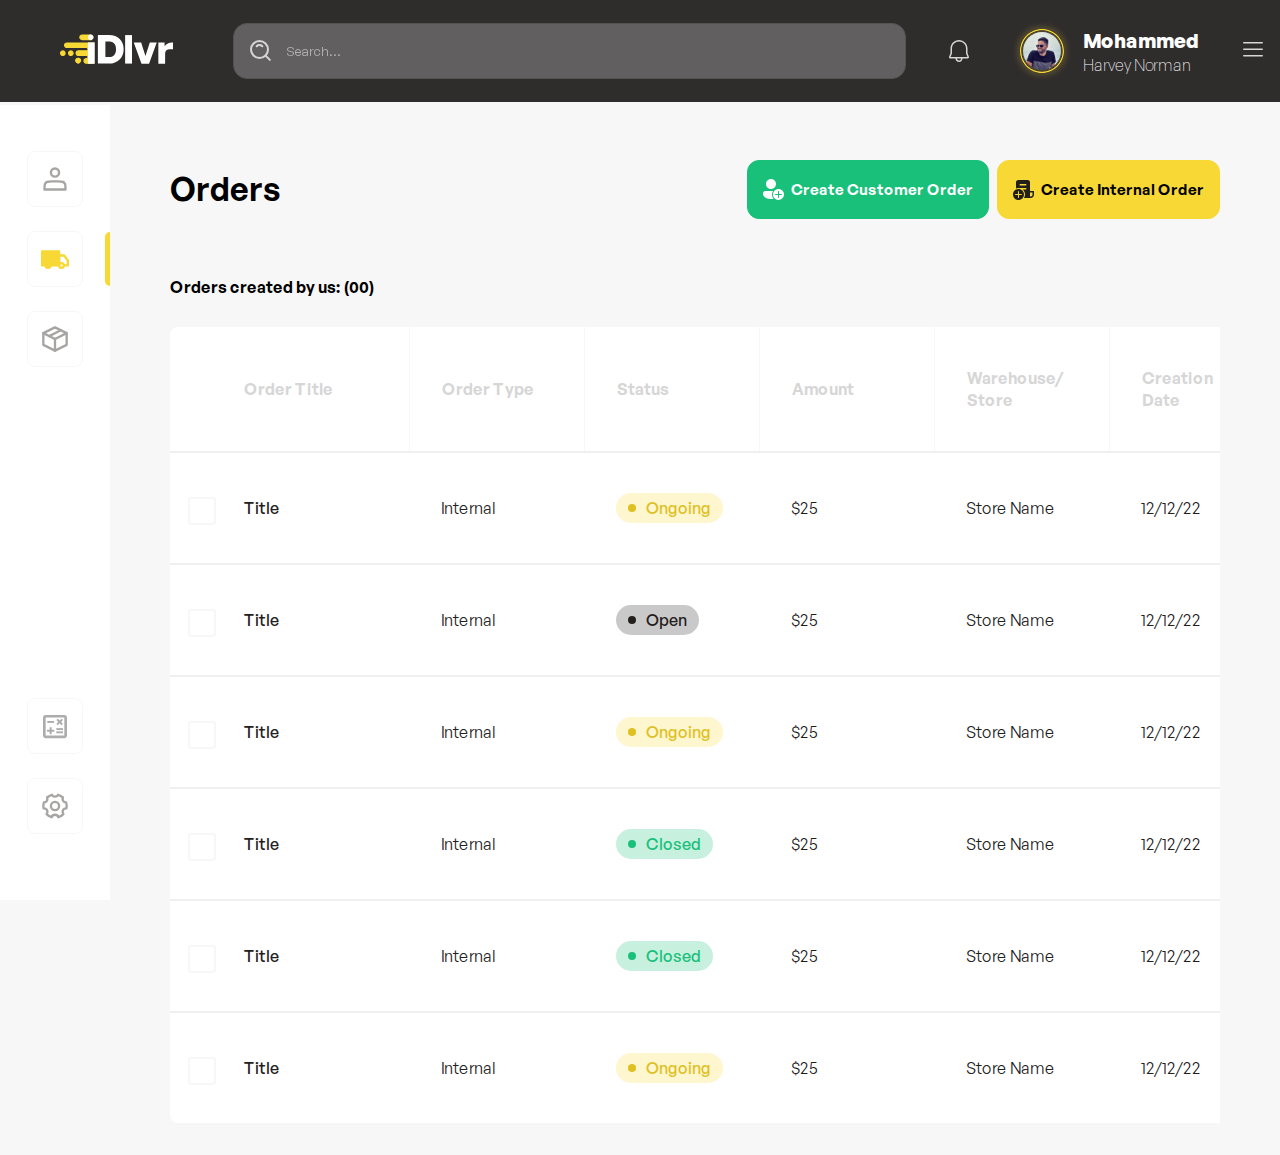
==== index.html @ 07341e09 "first commit" ====
<!DOCTYPE html>
<html lang="en">

<head>
    <meta charset="UTF-8">
    <meta name="viewport" content="width=device-width, initial-scale=1.0">
    <title>iDlvr</title>
    <link rel="stylesheet" href="./assets/css/style.css">
    <link rel="shortcut icon" href="./assets/images/idlvr_logo.svg" type="image/x-icon">
    <link rel="stylesheet" href="./assets/fonts/font.css">
    <link href="https://cdnjs.cloudflare.com/ajax/libs/font-awesome/4.7.0/css/font-awesome.css" rel="stylesheet" />

</head>

<body>

    <!-- header start -->

    <header>
        <div class="header_inner">
            <div class="header_left">
                <div class="logo">
                    <img src="./assets/images/idlvr_logo.svg" alt="">
                </div>
                <div class="search_bar">
                    <input type="text" name="" id="" placeholder="Search...">
                    <img src="./assets/images/search_icon.svg" alt="">
                </div>
            </div>
            <div class="header_right">
                <a href="#" class="notify" style="display: flex;">
                    <img src="./assets/images/notification.svg" alt="">
                </a>
                <div class="profile_outer">
                    <div class="imgb">
                        <img src="./assets/images/yellow_border.svg" alt="">
                        <img src="./assets/images/dummy_user.svg" alt="">
                    </div>
                    <div>
                        <b>Mohammed</b>
                        <span>Harvey Norman</span>
                    </div>
                </div>
                <div class="toggle_nav">
                    <img src="./assets/images/toggle_outer.svg" alt="">
                </div>
            </div>
        </div>
    </header>
    <!-- header ends-->
    <!-- sidebar start-->

    <!-- sidebar ends-->
    <div class="side_bar_outer">
        <div class="side_top">
            <ul>
                <li>
                    <a href="#">

                        <svg width="28" height="28" viewBox="0 0 28 28" fill="none" xmlns="http://www.w3.org/2000/svg">
                            <g opacity="0.4">
                                <path
                                    d="M14.0001 11.6667C16.2552 11.6667 18.0834 9.8385 18.0834 7.58333C18.0834 5.32817 16.2552 3.5 14.0001 3.5C11.7449 3.5 9.91675 5.32817 9.91675 7.58333C9.91675 9.8385 11.7449 11.6667 14.0001 11.6667Z"
                                    stroke="#23201C" stroke-width="2.33333" stroke-linecap="round"
                                    stroke-linejoin="round" />
                                <path
                                    d="M3.5 23.7997V24.4997H24.5V23.7997C24.5 21.1861 24.5 19.8793 23.9914 18.8811C23.544 18.003 22.83 17.2891 21.952 16.8416C20.9537 16.333 19.6469 16.333 17.0333 16.333H10.9667C8.35309 16.333 7.0463 16.333 6.04804 16.8416C5.16995 17.2891 4.45605 18.003 4.00864 18.8811C3.5 19.8793 3.5 21.1861 3.5 23.7997Z"
                                    stroke="#23201C" stroke-width="2.33333" stroke-linecap="round"
                                    stroke-linejoin="round" />
                            </g>
                        </svg>

                    </a>
                </li>
                <li class="active">
                    <a href="#">
                        <svg width="28" height="28" viewBox="0 0 28 28" fill="none" xmlns="http://www.w3.org/2000/svg">
                            <path
                                d="M20.4154 22.7497C21.704 22.7497 22.7487 21.705 22.7487 20.4163C22.7487 19.1277 21.704 18.083 20.4154 18.083C19.1267 18.083 18.082 19.1277 18.082 20.4163C18.082 21.705 19.1267 22.7497 20.4154 22.7497Z"
                                stroke="#F8D834" stroke-width="2.33333" stroke-linejoin="round" />
                            <path fill-rule="evenodd" clip-rule="evenodd"
                                d="M4.66797 20.417H1.16797V6.41699H18.0846V20.417H9.33464" fill="#F8D834" />
                            <path d="M4.66797 20.417H1.16797V6.41699H18.0846V20.417H9.33464" stroke="#F8D834"
                                stroke-width="2.33333" stroke-linecap="round" stroke-linejoin="round" />
                            <path d="M18.082 20.4167V10.5H23.082L26.832 15.4583V20.4167H23.2219" stroke="#F8D834"
                                stroke-width="2.33333" stroke-linecap="round" stroke-linejoin="round" />
                            <path
                                d="M7.0013 22.7497C8.28997 22.7497 9.33464 21.705 9.33464 20.4163C9.33464 19.1277 8.28997 18.083 7.0013 18.083C5.71264 18.083 4.66797 19.1277 4.66797 20.4163C4.66797 21.705 5.71264 22.7497 7.0013 22.7497Z"
                                fill="#F8D834" stroke="#F8D834" stroke-width="2.33333" stroke-linejoin="round" />
                        </svg>

                    </a>
                </li>
                <li>
                    <a href="#">
                        <svg width="28" height="28" viewBox="0 0 28 28" fill="none" xmlns="http://www.w3.org/2000/svg">
                            <g opacity="0.4">
                                <path
                                    d="M25.6666 8.16634L13.9999 2.33301L2.33325 8.16634V19.833L13.9999 25.6663L25.6666 19.833V8.16634Z"
                                    stroke="#23201C" stroke-width="2.33333" stroke-linejoin="round" />
                                <path d="M2.33325 8.16699L13.9999 14.0003" stroke="#23201C" stroke-width="2.33333"
                                    stroke-linecap="round" stroke-linejoin="round" />
                                <path d="M14 25.6667V14" stroke="#23201C" stroke-width="2.33333" stroke-linecap="round"
                                    stroke-linejoin="round" />
                                <path d="M25.6667 8.16699L14 14.0003" stroke="#23201C" stroke-width="2.33333"
                                    stroke-linecap="round" stroke-linejoin="round" />
                                <path d="M19.8334 5.25L8.16675 11.0833" stroke="#23201C" stroke-width="2.33333"
                                    stroke-linecap="round" stroke-linejoin="round" />
                            </g>
                        </svg>

                    </a>
                </li>
            </ul>
        </div>
        <div class="side_bottom">
            <ul>
                <li>
                    <a href="#" class="calc">
                        <svg width="32" height="31" viewBox="0 0 32 31" fill="none" xmlns="http://www.w3.org/2000/svg">
                            <g opacity="0.4" clip-path="url(#clip0_428_26561)">
                                <path
                                    d="M25.3333 3.875H6.66667C5.2 3.875 4 5.0375 4 6.45833V24.5417C4 25.9625 5.2 27.125 6.66667 27.125H25.3333C26.8 27.125 28 25.9625 28 24.5417V6.45833C28 5.0375 26.8 3.875 25.3333 3.875ZM25.3333 24.5417H6.66667V6.45833H25.3333V24.5417Z"
                                    fill="#323232" />
                                <path d="M14.9999 9.97168H8.33325V11.9092H14.9999V9.97168Z" fill="#323232" />
                                <path d="M23.9999 20.3438H17.3333V22.2812H23.9999V20.3438Z" fill="#323232" />
                                <path d="M23.9999 17.1143H17.3333V19.0518H23.9999V17.1143Z" fill="#323232" />
                                <path
                                    d="M10.6667 23.2497H12.6667V20.6663H15.3333V18.7288H12.6667V16.1455H10.6667V18.7288H8V20.6663H10.6667V23.2497Z"
                                    fill="#323232" />
                                <path
                                    d="M18.7856 14.1438L20.6656 12.3225L22.5456 14.1438L23.959 12.7746L22.079 10.9404L23.959 9.11917L22.5456 7.75L20.6656 9.57125L18.7856 7.75L17.3723 9.11917L19.2523 10.9404L17.3723 12.7746L18.7856 14.1438Z"
                                    fill="#323232" />
                            </g>
                            <defs>
                                <clipPath id="clip0_428_26561">
                                    <rect width="32" height="31" fill="white" />
                                </clipPath>
                            </defs>
                        </svg>

                    </a>
                </li>
                <li>
                    <a href="#">
                        <svg width="28" height="28" viewBox="0 0 28 28" fill="none" xmlns="http://www.w3.org/2000/svg">
                            <g opacity="0.4">
                                <path
                                    d="M10.6655 25.183C8.71068 24.601 6.97065 23.5205 5.59284 22.0888C6.10682 21.4796 6.41659 20.6926 6.41659 19.8331C6.41659 17.9001 4.84958 16.3331 2.91659 16.3331C2.79966 16.3331 2.68406 16.3389 2.57008 16.3501C2.4148 15.5909 2.33325 14.8049 2.33325 13.9998C2.33325 12.7803 2.52037 11.6044 2.86746 10.4995C2.88381 10.4997 2.90018 10.4998 2.91659 10.4998C4.84958 10.4998 6.41659 8.93279 6.41659 6.99979C6.41659 6.44487 6.28745 5.92012 6.05758 5.45394C7.40682 4.19942 9.05356 3.26056 10.8803 2.75488C11.4591 3.88949 12.6388 4.66646 13.9999 4.66646C15.361 4.66646 16.5407 3.88949 17.1196 2.75488C18.9463 3.26056 20.593 4.19942 21.9423 5.45394C21.7124 5.92012 21.5833 6.44487 21.5833 6.99979C21.5833 8.93279 23.1503 10.4998 25.0833 10.4998C25.0997 10.4998 25.116 10.4997 25.1324 10.4995C25.4795 11.6044 25.6666 12.7803 25.6666 13.9998C25.6666 14.8049 25.585 15.5909 25.4298 16.3501C25.3158 16.3389 25.2002 16.3331 25.0833 16.3331C23.1503 16.3331 21.5833 17.9001 21.5833 19.8331C21.5833 20.6926 21.893 21.4796 22.407 22.0888C21.0292 23.5205 19.2892 24.601 17.3344 25.183C16.8832 23.7717 15.5609 22.7498 13.9999 22.7498C12.4389 22.7498 11.1166 23.7717 10.6655 25.183Z"
                                    stroke="#23201C" stroke-width="2.33333" stroke-linejoin="round" />
                                <path
                                    d="M14.0001 18.0837C16.2552 18.0837 18.0834 16.2555 18.0834 14.0003C18.0834 11.7452 16.2552 9.91699 14.0001 9.91699C11.7449 9.91699 9.91675 11.7452 9.91675 14.0003C9.91675 16.2555 11.7449 18.0837 14.0001 18.0837Z"
                                    stroke="#23201C" stroke-width="2.33333" stroke-linejoin="round" />
                            </g>
                        </svg>

                    </a>
                </li>
            </ul>
        </div>
    </div>
    <!-- section start -->
    <main>
        <section class="orders_sec">
            <div class="sec_header">
                <h1>Orders</h1>
                <div class="btns">
                    <a href="#">
                        <img src="./assets/images/create_customer_icon.svg" alt="">
                        Create Customer Order
                    </a>
                    <a href="#">
                        <img src="./assets/images/create_order_icon.svg" alt="">
                        Create Internal Order
                    </a>

                </div>

            </div>

            <div class="order_number_outer">
            <span class="order_number">
                Orders created by us: (00)
            </span>
            <div class="toggle_sidebar">
                <img src="./assets/images/toggle_btn.svg" alt="">
            </div>
        </div>
            <!-- table start -->

            <div class="table-container">
            <table>
                <thead>
                    <tr>
                        <td></td>
                        <td>Order Title</td>
                        <td>Order Type</td>
                        <td>Status</td>
                        <td>Amount</td>
                        <td>Warehouse/ Store</td>
                        <td>Creation Date</td>
                    </tr>
                </thead>
                <tbody>
                    <tr>
                        <td class="checkbox">
                            <input type="checkbox" name="" id="">
                        </td>
                        <td>
                            
                            <b>Title</b>
                        </td>
                        <td>
                            Internal
                        </td>
                        <td>
                            <div class="status ongoing">
                                Ongoing
                            </div>
                        </td>
                        <td>
                            $25
                        </td>
                        <td>
                            Store Name
                        </td>
                        <td>

                            <div class="toggle_outer">
                            12/12/22
                            <div class="toggle_btn">
                                <span></span>
                                <span></span>
                                <span></span>
                            </div>
                        </div>
                        </td>

                    </tr>
                    <tr>
                        <td class="checkbox">
                            <input type="checkbox" name="" id="">
                        </td>
                        <td>
                            
                            <b>Title</b>
                        </td>
                        <td>
                            Internal
                        </td>
                        <td>
                            <div class="status open">
                                Open
                            </div>
                        </td>
                        <td>
                            $25
                        </td>
                        <td>
                            Store Name
                        </td>
                        <td>

                            <div class="toggle_outer">
                            12/12/22
                            <div class="toggle_btn">
                                <span></span>
                                <span></span>
                                <span></span>
                            </div>
                        </div>
                        </td>

                    </tr>
                    
                    <tr>
                        <td class="checkbox">
                            <input type="checkbox" name="" id="">
                        </td>
                        <td>
                            
                            <b>Title</b>
                        </td>
                        <td>
                            Internal
                        </td>
                        <td>
                            <div class="status ongoing">
                                Ongoing
                            </div>
                        </td>
                        <td>
                            $25
                        </td>
                        <td>
                            Store Name
                        </td>
                        <td>

                            <div class="toggle_outer">
                            12/12/22
                            <div class="toggle_btn">
                                <span></span>
                                <span></span>
                                <span></span>
                            </div>
                        </div>
                        </td>

                    </tr>
                    
                    <tr>
                        <td class="checkbox">
                            <input type="checkbox" name="" id="">
                        </td>
                        <td>
                            
                            <b>Title</b>
                        </td>
                        <td>
                            Internal
                        </td>
                        <td>
                            <div class="status closed">
                                Closed
                            </div>
                        </td>
                        <td>
                            $25
                        </td>
                        <td>
                            Store Name
                        </td>
                        <td>

                            <div class="toggle_outer">
                            12/12/22
                            <div class="toggle_btn">
                                <span></span>
                                <span></span>
                                <span></span>
                            </div>
                        </div>
                        </td>

                    </tr>
                    
                    <tr>
                        <td class="checkbox">
                            <input type="checkbox" name="" id="">
                        </td>
                        <td>
                            
                            <b>Title</b>
                        </td>
                        <td>
                            Internal
                        </td>
                        <td>
                            <div class="status closed">
                                Closed
                            </div>
                        </td>
                        <td>
                            $25
                        </td>
                        <td>
                            Store Name
                        </td>
                        <td>

                            <div class="toggle_outer">
                            12/12/22
                            <div class="toggle_btn">
                                <span></span>
                                <span></span>
                                <span></span>
                            </div>
                        </div>
                        </td>

                    </tr>
                    
                    <tr>
                        <td class="checkbox">
                            <input type="checkbox" name="" id="">
                        </td>
                        <td>
                            
                            <b>Title</b>
                        </td>
                        <td>
                            Internal
                        </td>
                        <td>
                            <div class="status ongoing">
                                Ongoing
                            </div>
                        </td>
                        <td>
                            $25
                        </td>
                        <td>
                            Store Name
                        </td>
                        <td>

                            <div class="toggle_outer">
                            12/12/22
                            <div class="toggle_btn">
                                <span></span>
                                <span></span>
                                <span></span>
                            </div>
                        </div>
                        </td>

                    </tr>
                    
                </tbody>
            </table>
        </div>
            <!-- table ends -->
             <!-- pagination start -->
              <ul class="pagination">
                <li>
                    <img src="./assets/images/left_arrow.svg" alt="">
                </li>
                <li>
                    <span>1</span>
                </li>
                <li>
                    <img src="./assets/images/right_arrow.svg" alt="">
                </li>
              </ul>
              <!-- pagination ends -->
        </section>
    </main>
    <!-- section ends -->

    <!-- Chat box start -->
     <a href="#" class="chat_box">
        <img src="./assets/images/chat_icon.svg" alt="">
     </a>
     <!-- Chat box ends -->
</body>

</html>
---- assets/css/style.css ----
body,*{
    margin: 0;
    padding: 0;
    box-sizing: border-box;
    font-family: 'GeneralSans';
    
}

body{
    background-color: #F7F7F7;
}
input:focus{
    outline: none;
}


input::placeholder {
    color: #D6D6D6;
    opacity: 0.7; 
  }
  
  input::-ms-input-placeholder { /* Edge 12 -18 */
    color: #D6D6D6;
  }

header{
    background-color: #2F2C2C;
    padding: 22px 0 ;
    position: fixed;
    top: 0;
    left: 0;
    width: 100%;
    z-index: 1;
}

.header_inner{
    display: flex;
    justify-content: space-between;
    align-items: center;
    gap: 43px;
    padding-left: 60px;
padding-right: 83px;
}

.header_left{
    display: flex;
    gap: 60px;
    align-items: center;
    width: 100%;
}

.header_right{
    width: 100%;
    max-width: 248px;
    display: flex;
    align-items: center;
    gap: 44px;
}
.header_left .search_bar{
    width: 100%;
    position: relative;
}

.header_left .search_bar input{
    width: 100%;
    border: 1px solid #555252;
    background-color: #615F60;
    height: 56px;
    padding: 16px  0 16px 52px;
    border-radius: 14px;
    
    color: #fff;
}

.header_left .search_bar img{
    position: absolute;
    top: 16px;
    left: 16px;
}

.profile_outer{
    display: flex;
    gap: 12px;
    align-items: center;
}

.profile_outer .imgb{
    position: relative;
    display: flex;
    align-items: center;
}

.profile_outer .imgb img + img{
    position: absolute;
    left: 10px;
    top: 10px;
    cursor: pointer;
}

.profile_outer b{
    font-size: 20px;
    color: #fff;
}

.profile_outer span{
    color: #fff;
    font-weight: 100;
}


.side_bar_outer {
    position: fixed;
    top: 105px;
    left: 0;
    height: calc(100% - 105px);
    background: #fff;
    padding: 46px 27px 66px;
    display: flex;
    flex-direction: column;
    justify-content: space-between;
}

.side_bar_outer ul{
    list-style: none;
    display: flex;
    flex-direction: column;
    gap: 24px;
}

.side_bar_outer ul li a{
    display: block;
    border: 1.5px solid #F7F7F7;
    border-radius: 8px;
    /* padding: 14px; */
    width: 56px;
    height: 56px;
    display: flex;
    align-items: center;
    justify-content: center;
    position: relative;
}

.side_bar_outer ul li a:hover svg path{
    /* fill: #F8D834; */
    stroke: #F8D834;
    transition: all .5s;
    /* border-color: #F8D834; */
}

.side_bar_outer ul li a.calc:hover svg path{
    stroke: transparent;
    fill: #F8D834;
}

.side_bar_outer ul li.active a:after{
    content: '';
    width: 5px;
    height: 20px;
    background-color: #F8D834;
    position: absolute;
    top: 0;
    right: -28.26px;
    height: 100%;
    border-radius: 10px 0 0 10px;
    cursor: default;

}




.orders_sec{
    margin:160px 60px 12px 170px;
}



.orders_sec .sec_header{
    display: flex;
    justify-content: space-between;
    margin-bottom: 57px;
    align-items: center;
}

.orders_sec .sec_header h1{
font-size: 32px;
font-weight: 600;
}

.orders_sec .sec_header .btns{
    display: flex;
    gap: 8px;
}

.orders_sec .sec_header .btns a{
    padding: 18px 15px;
    font-size: 15px;
    font-weight: 600;
    display: flex;
    align-items: center;
    gap: 7px;
    text-decoration: none;
    border-radius: 12px;

}

.orders_sec .sec_header .btns a:first-child{
background-color: #18C079;
color: #fff;
border: 1px solid #18C079;
transition: all .6s;
}

.orders_sec .sec_header .btns a:last-child{
    background-color: #F8D834;
    color: #000;
    border: 1px solid #F8D834;
transition: all .6s;
}

.orders_sec .sec_header .btns a:first-child:hover{
    opacity: .7;
    transition: all .6s;
}

.orders_sec .sec_header .btns a:hover{
    opacity: .7;
    transition: all .6s;
}

.orders_sec .order_number{
font-size: 16px;
font-weight: 600;
margin-bottom: 29px;
display: inline-block;
}

.orders_sec table{
    width: 100%;
    background-color: #fff;
     border-radius: 8px;
     border-collapse: collapse;
}

.orders_sec table thead td{
    padding: 40px 32px;
    font-size: 16px;
    font-weight: 600;
    color: #D6D6D6;
    border: 1.5px solid #F7F7F7;
    border-top: none;
    /* border-bottom: none; */

}

.orders_sec table tbody td{
    padding: 40px 32px;
    color: #23201C;
}

.orders_sec table tbody tr{
    border-top: 2px solid #efefef;
}
.orders_sec table thead td:first-child,.orders_sec table thead td:last-child{
    border: none;
    border-bottom: 1.5px solid #F7F7F7;
}

.orders_sec table thead td:nth-child(2),.orders_sec table tbody td:nth-child(2){
    border-left: 0;
    padding-left: 10px;
}

td.checkbox {
    text-align: center;
    
    padding: 44px 0 32px !important;
    display: flex;
    align-items: center;
    justify-content: center;
}


.orders_sec table tbody td b{
    font-weight: 500;
}



.checkbox input[type=checkbox] {
	-moz-appearance:none;
	-webkit-appearance:none;
	-o-appearance:none;
	outline: none;
	content: none;	
    cursor: pointer;
}

.checkbox  input[type=checkbox]:before {
	font-family: "FontAwesome";
    content: "\f00c";
    font-size: 15px;
    color: transparent !important;
    background: #fff;
    display: block;
    width: 24px;
    height: 24px;
    border: 2px solid #F7F7F7;
    border-radius: 3px;
    display: flex;
    align-items: center;
    justify-content: center;
}
.checkbox  input[type=checkbox]:checked:before {

	color: #f8d834 !important;
}

.toggle_outer {
    display: flex;
    justify-content: space-between;
    align-items: center;
}


.toggle_btn {
    width: 30px;
    height: 30px;
    border: 2px solid #F7F7F7;
    display: flex;
    justify-content: space-between;
    padding: 5px;
    align-items: center;
    cursor: pointer;
    border-radius: 4px;
    transition: all .5s;
}


.toggle_btn:hover{
    /* background-color: #F8D834; */
    border-color: #f8d734bd;
    border-radius: 4px;
    transition: all .5s;
}


.toggle_btn span {
    width: 3px;
    height: 3px;
    background: #000;
    display: block;
    border-radius: 50%;
}


.toggle_sidebar,.pagination,.chat_box{
    display: none;
}


.status{
    padding: 4px 12px 4px 30px;
    font-size: 16px;
    font-weight: 500;
position: relative;
display: inline-block;
border-radius: 20px;
}

.status::before{
    content: '';
position: absolute;
top: 11px;
width: 8px;
height: 8px;
left: 12px;
border-radius: 50%;
}

.ongoing{
    color:#DFC021;
    background-color: #FDF6CE;
}
.ongoing::before{
    background-color: #DFC021;
}
.open{
    color:#23201C;
    background-color: #CAC9C9;
}
.open::before{
    background-color: #23201C;
}
.closed{
    color:#18C079;
    background-color: #C7F0DF;
}
.closed::before{
    background-color: #18C079;
}

@media (max-width:1280px) {
    
    .orders_sec table tbody td{
        min-width:175px;
    }

    td.checkbox{
        min-width: auto !important;
    }

    .table-container {
        overflow: auto;
        padding-bottom: 20px;
    }

    .table-container::-webkit-scrollbar {
        width: 12px; 
        height: 8px; 
      }
       
      .table-container::-webkit-scrollbar-track {
        background: #EFEFEF;
        border-radius: 20px;
      }
       
      .table-container::-webkit-scrollbar-thumb {
        background: #D6D6D6; 
        border-radius: 20px 0 0 20px;
      }
      
}


@media (max-width:991px) {

    header{
        padding: 15px 0;
    }
    .header_inner{
        gap: 28px;
        padding-left: 30px;
        padding-right: 50px;
    }
    .header_left{
        gap: 30px;
    }
    .header_right{
        gap: 23px;
    }
 
    .orders_sec {
        margin: 126px 43px 11px 146px;
    }

    .orders_sec .sec_header .btns a{
        font-size: 0px;
        display: block;
        
    }
    .orders_sec .sec_header .btns{
        gap: 12px;
    }

    .side_bar_outer{
        top: 88px;
        height: calc(100% - 88px);
    }
}


@media (max-width:767px) {
    header{
        padding: 38px 0;
    }

    .header_inner{
        gap: 0px;
        padding: 0 20px;
    }

    .logo img{
        max-width: 96px;
        min-width: 96px;
        width: 100%;

    }

    .header_left .search_bar{
        display: flex;
    }
    .header_left .search_bar input{
        display: none;
    }
    .header_left .search_bar img{
        position: static;
    }

    .header_left{
        gap: 45px;
    }

    .profile_outer b,.profile_outer span{
        display: none;
    }
    .profile_outer{
        display: block;
    }

    
 
    .profile_outer .imgb{
        width: 40px;
        height: 40px;
    }
    .profile_outer .imgb img {
        width: 100%;
    }

    .profile_outer .imgb img + img{
        left: 8px;
    top: 7px;
    
    width: 24px;
    height: 25px;
    }
    .side_bar_outer{
        display: none;
    }
    .header_left .search_bar,.header_inner>div{
        width: auto;
    }

    .orders_sec{
        margin: 140px 20px 0;
    }

    .orders_sec .sec_header .btns a{
        padding: 16px;
    }

    .orders_sec .sec_header h1{
        font-size: 18px;
    }

    .orders_sec .sec_header{
        margin-bottom: 14px;
    }
    .orders_sec .order_number{
        font-size: 14px;
        margin-bottom: 0;
    }

    .order_number_outer{
        display: flex;
        justify-content: space-between;
        align-items: center;
        margin-bottom: 10px;
    }

    .toggle_sidebar{
        display: block;
        background-color: #fff;
        width: 44px;
        cursor: pointer;
        height: 44px;
        display: flex;
        align-items: center;
        justify-content: center;
        border-radius: 8px;
    }

    .chat_box{
        position: fixed;
        display: block;
        bottom: 0;
        /* cursor: default; */
    right: 0;
    }

    .pagination{
        display: flex;
        list-style: none;
        align-items: center;
        justify-content: center;
        margin: 28px 0 73px;
        gap: 35px;
    }
    .pagination li{
        display: flex;
    }
    .pagination span{
        display: block;
        width: 36px;
        height: 36px;
        background-color: #000;
        color: #fff;
        border-radius: 50%;
        display: flex;
        align-items: center;
        justify-content: center;
    }

    .pagination img{
        cursor: pointer;
    }
    .orders_sec table tbody td{
        padding: 32px;
    }

    td.checkbox{
        padding: 37px 0 32px !important;
    }
    .orders_sec table thead td{
        padding: 24px;
        white-space: nowrap;
    }
}


@media (max-width:375px) {
    .header_left{
        gap: 30px;
    }

    .logo img{
        min-width:70px;
        max-width: 70px;
    }

}
---- assets/fonts/font.css ----
@font-face {
    font-family: 'GeneralSans';
    src: url('../fonts/GeneralSans-Extralight.woff2') format('woff2'),
         url('../fonts/GeneralSans-Extralight.woff') format('woff'),
         url('../fonts/GeneralSans-Extralight.ttf') format('truetype');
    font-weight: 200;
    font-display: swap;
    font-style: normal;
  }
  /* @font-face {
    font-family: 'GeneralSans-ExtralightItalic';
    src: url('../fonts/GeneralSans-ExtralightItalic.woff2') format('woff2'),
         url('../fonts/GeneralSans-ExtralightItalic.woff') format('woff'),
         url('../fonts/GeneralSans-ExtralightItalic.ttf') format('truetype');
    font-weight: 200;
    font-display: swap;
    font-style: italic;
  } */
  @font-face {
    font-family: 'GeneralSans';
    src: url('../fonts/GeneralSans-Light.woff2') format('woff2'),
         url('../fonts/GeneralSans-Light.woff') format('woff'),
         url('../fonts/GeneralSans-Light.ttf') format('truetype');
    font-weight: 300;
    font-display: swap;
    font-style: normal;
  }
  /* @font-face {
    font-family: 'GeneralSans-LightItalic';
    src: url('../fonts/GeneralSans-LightItalic.woff2') format('woff2'),
         url('../fonts/GeneralSans-LightItalic.woff') format('woff'),
         url('../fonts/GeneralSans-LightItalic.ttf') format('truetype');
    font-weight: 300;
    font-display: swap;
    font-style: italic;
  } */
  @font-face {
    font-family: 'GeneralSans';
    src: url('../fonts/GeneralSans-Regular.woff2') format('woff2'),
         url('../fonts/GeneralSans-Regular.woff') format('woff'),
         url('../fonts/GeneralSans-Regular.ttf') format('truetype');
    font-weight: 400;
    font-display: swap;
    font-style: normal;
  }
  /* @font-face {
    font-family: 'GeneralSans-Italic';
    src: url('../fonts/GeneralSans-Italic.woff2') format('woff2'),
         url('../fonts/GeneralSans-Italic.woff') format('woff'),
         url('../fonts/GeneralSans-Italic.ttf') format('truetype');
    font-weight: 400;
    font-display: swap;
    font-style: italic;
  } */
  @font-face {
    font-family: 'GeneralSans';
    src: url('../fonts/GeneralSans-Medium.woff2') format('woff2'),
         url('../fonts/GeneralSans-Medium.woff') format('woff'),
         url('../fonts/GeneralSans-Medium.ttf') format('truetype');
    font-weight: 500;
    font-display: swap;
    font-style: normal;
  }
  /* @font-face {
    font-family: 'GeneralSans-MediumItalic';
    src: url('../fonts/GeneralSans-MediumItalic.woff2') format('woff2'),
         url('../fonts/GeneralSans-MediumItalic.woff') format('woff'),
         url('../fonts/GeneralSans-MediumItalic.ttf') format('truetype');
    font-weight: 500;
    font-display: swap;
    font-style: italic;
  } */
  @font-face {
    font-family: 'GeneralSans';
    src: url('../fonts/GeneralSans-Semibold.woff2') format('woff2'),
         url('../fonts/GeneralSans-Semibold.woff') format('woff'),
         url('../fonts/GeneralSans-Semibold.ttf') format('truetype');
    font-weight: 600;
    font-display: swap;
    font-style: normal;
  }
  /* @font-face {
    font-family: 'GeneralSans-SemiboldItalic';
    src: url('../fonts/GeneralSans-SemiboldItalic.woff2') format('woff2'),
         url('../fonts/GeneralSans-SemiboldItalic.woff') format('woff'),
         url('../fonts/GeneralSans-SemiboldItalic.ttf') format('truetype');
    font-weight: 600;
    font-display: swap;
    font-style: italic;
  } */
  @font-face {
    font-family: 'GeneralSans';
    src: url('../fonts/GeneralSans-Bold.woff2') format('woff2'),
         url('../fonts/GeneralSans-Bold.woff') format('woff'),
         url('../fonts/GeneralSans-Bold.ttf') format('truetype');
    font-weight: 700;
    font-display: swap;
    font-style: normal;
  }
  /* @font-face {
    font-family: 'GeneralSans-BoldItalic';
    src: url('../fonts/GeneralSans-BoldItalic.woff2') format('woff2'),
         url('../fonts/GeneralSans-BoldItalic.woff') format('woff'),
         url('../fonts/GeneralSans-BoldItalic.ttf') format('truetype');
    font-weight: 700;
    font-display: swap;
    font-style: italic;
  } */
  
  /* @font-face {
    font-family: 'GeneralSans-Variable';
    src: url('../fonts/GeneralSans-Variable.woff2') format('woff2'),
         url('../fonts/GeneralSans-Variable.woff') format('woff'),
         url('../fonts/GeneralSans-Variable.ttf') format('truetype');
    font-weight: 200 700;
    font-display: swap;
    font-style: normal;
  }
  
  @font-face {
    font-family: 'GeneralSans-VariableItalic';
    src: url('../fonts/GeneralSans-VariableItalic.woff2') format('woff2'),
         url('../fonts/GeneralSans-VariableItalic.woff') format('woff'),
         url('../fonts/GeneralSans-VariableItalic.ttf') format('truetype');
    font-weight: 200 700;
    font-display: swap;
    font-style: italic;
  } */
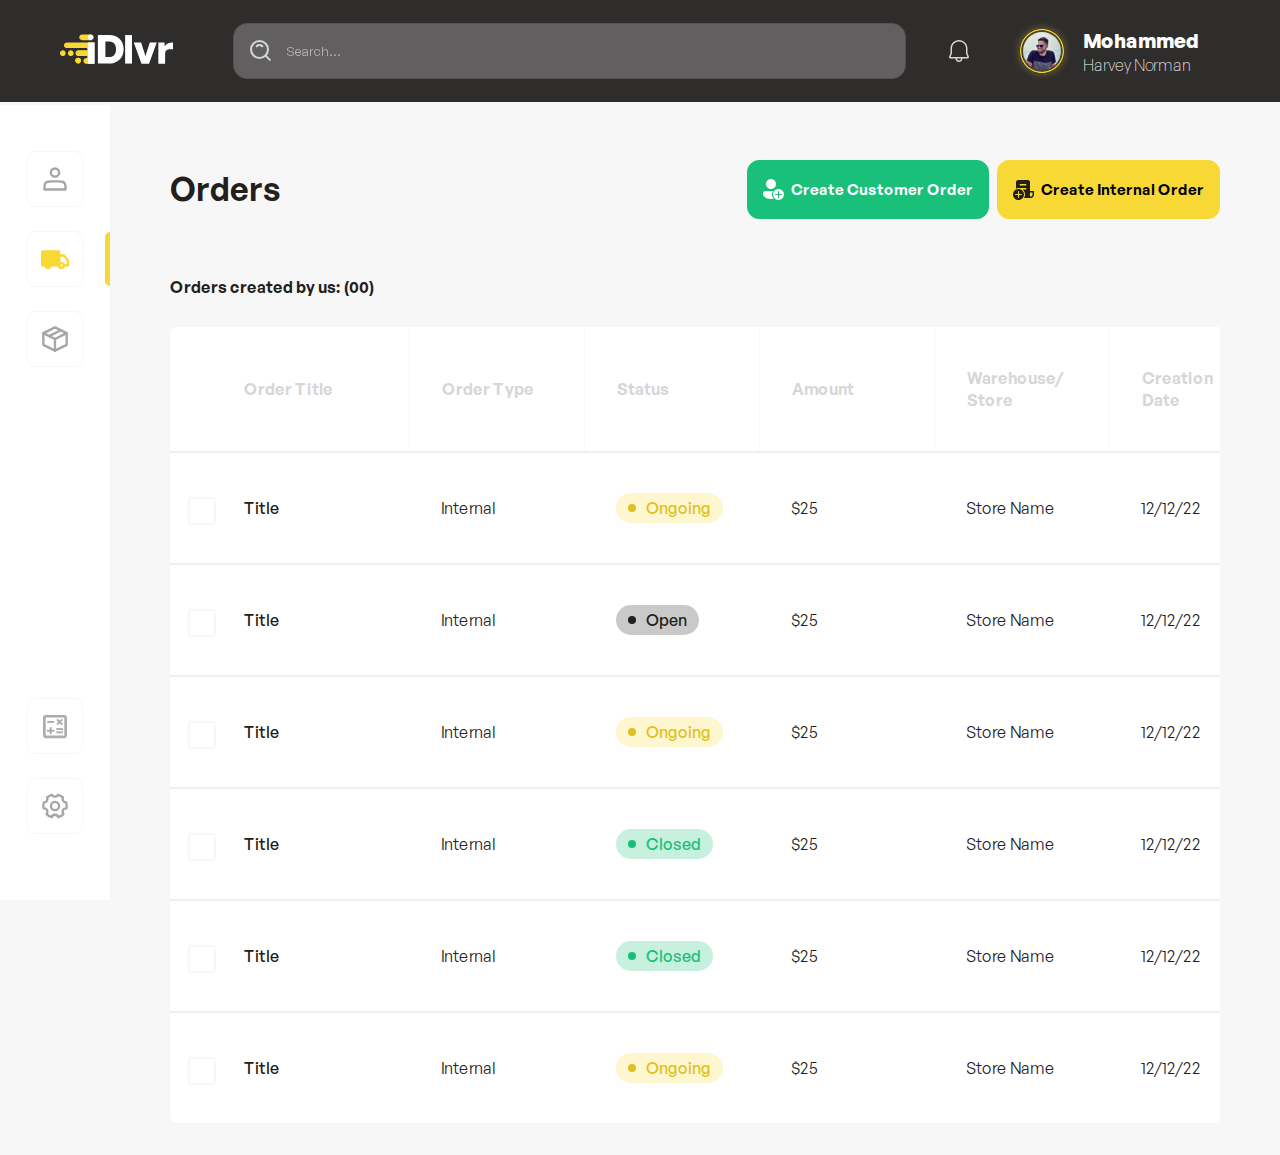
==== commit a2c68b31: "fee_calc_page" ====
--- a/index.html
+++ b/index.html
@@ -5,10 +5,14 @@
     <meta charset="UTF-8">
     <meta name="viewport" content="width=device-width, initial-scale=1.0">
     <title>iDlvr</title>
+    <link rel="shortcut icon" href="./assets/images/idlvr_logo.svg" type="image/x-icon">
+    <link href="https://cdnjs.cloudflare.com/ajax/libs/font-awesome/4.7.0/css/font-awesome.css" rel="stylesheet" />
+    <link rel="stylesheet" href="./assets/fonts/font.css">
     <link rel="stylesheet" href="./assets/css/style.css">
-    <link rel="shortcut icon" href="./assets/images/idlvr_logo.svg" type="image/x-icon">
-    <link rel="stylesheet" href="./assets/fonts/font.css">
-    <link href="https://cdnjs.cloudflare.com/ajax/libs/font-awesome/4.7.0/css/font-awesome.css" rel="stylesheet" />
+    
+    
+    
+    
 
 </head>
 
@@ -20,7 +24,9 @@
         <div class="header_inner">
             <div class="header_left">
                 <div class="logo">
+                    <a href="index.html">
                     <img src="./assets/images/idlvr_logo.svg" alt="">
+                    </a>
                 </div>
                 <div class="search_bar">
                     <input type="text" name="" id="" placeholder="Search...">
@@ -116,7 +122,7 @@
         <div class="side_bottom">
             <ul>
                 <li>
-                    <a href="#" class="calc">
+                    <a href="fee-calculator.html" class="calc">
                         <svg width="32" height="31" viewBox="0 0 32 31" fill="none" xmlns="http://www.w3.org/2000/svg">
                             <g opacity="0.4" clip-path="url(#clip0_428_26561)">
                                 <path
@@ -161,6 +167,7 @@
     </div>
     <!-- section start -->
     <main>
+        <!-- orders section start -->
         <section class="orders_sec">
             <div class="sec_header">
                 <h1>Orders</h1>
@@ -435,6 +442,7 @@
               </ul>
               <!-- pagination ends -->
         </section>
+        <!-- orders section ends -->
     </main>
     <!-- section ends -->
 
@@ -443,6 +451,8 @@
         <img src="./assets/images/chat_icon.svg" alt="">
      </a>
      <!-- Chat box ends -->
+
+     <script src="./assets/js/script.js" ></script>
 </body>
 
 </html>--- a/assets/css/style.css
+++ b/assets/css/style.css
@@ -9,10 +9,13 @@
 
 body{
     background-color: #F7F7F7;
-}
-input:focus{
+
+    color: #23201C;
+}
+input:focus,select:focus{
     outline: none;
 }
+
 
 
 input::placeholder {
@@ -24,6 +27,91 @@
     color: #D6D6D6;
   }
 
+
+  select {
+  -webkit-appearance: none;
+  -moz-appearance: none;
+  text-indent: 1px;
+  background: url(../images/chevron_right.svg);
+  background-repeat: no-repeat;
+  background-position: 97%;
+  background-size: 24px;
+}
+
+
+select:invalid {
+    color: red;
+  }
+  option[value=""][disabled] {
+    display: none;
+  }
+  option {
+    color: red;
+  }
+
+
+[type="radio"]:checked,
+[type="radio"]:not(:checked) {
+    position: absolute;
+    left: -9999px;
+}
+
+[type="radio"]:checked + label,
+[type="radio"]:not(:checked) + label
+{
+    position: relative;
+    padding-left: 28px;
+    cursor: pointer;
+    line-height: 20px;
+    display: inline-block;
+    color: #23201C;
+    font-weight: 400;
+}
+
+[type="radio"]:checked + label:before,
+[type="radio"]:not(:checked) + label:before {
+    content: '';
+    position: absolute;
+    left: 0;
+    top: 0;
+    width: 18px;
+    height: 18px;
+    border: 1px solid #918F8D;
+    border-radius: 100%;
+    background:#fff;
+}
+
+[type="radio"]:checked + label:before{
+    border: 1px solid #F8D834;
+    background-color: #f7f7f4;
+}
+
+[type="radio"]:checked + label:after,
+[type="radio"]:not(:checked) + label:after {
+    content: '';
+    width: 12px;
+    height: 12px;
+    background: #F8D834;
+    position: absolute;
+    top: 4px;
+    left: 4px;
+    border-radius: 100%;
+    -webkit-transition: all 0.2s ease;
+    transition: all 0.2s ease;
+}
+
+[type="radio"]:not(:checked) + label:after {
+    opacity: 0;
+    -webkit-transform: scale(0);
+    transform: scale(0);
+}
+[type="radio"]:checked + label:after {
+    opacity: 1;
+    -webkit-transform: scale(1);
+    transform: scale(1);
+}
+
+
 header{
     background-color: #2F2C2C;
     padding: 22px 0 ;
@@ -31,7 +119,7 @@
     top: 0;
     left: 0;
     width: 100%;
-    z-index: 1;
+    z-index: 3;
 }
 
 .header_inner{
@@ -118,7 +206,11 @@
     padding: 46px 27px 66px;
     display: flex;
     flex-direction: column;
+    overflow: auto;
+    gap: 20px   ;
     justify-content: space-between;
+    transition: all .5s;
+    z-index: 2;
 }
 
 .side_bar_outer ul{
@@ -170,20 +262,21 @@
 
 
 
-.orders_sec{
+.orders_sec,.fee_calc{
     margin:160px 60px 12px 170px;
-}
-
-
-
-.orders_sec .sec_header{
+    /* max-width: 2000px; */
+}
+
+
+
+.sec_header{
     display: flex;
     justify-content: space-between;
     margin-bottom: 57px;
     align-items: center;
 }
 
-.orders_sec .sec_header h1{
+.sec_header h1{
 font-size: 32px;
 font-weight: 600;
 }
@@ -400,6 +493,315 @@
 .closed::before{
     background-color: #18C079;
 }
+
+.toggle_nav{
+    display: none;
+}
+
+.fee_calc .sec_header{
+    margin-bottom: 32px;
+}
+
+
+
+.delivery_detail_outer {
+    display: flex;
+    align-items: flex-start;
+    gap: 25px;
+}
+
+.delivery_detail_outer>div {
+    width: 100%;
+    border: 1px solid #F7F7F7;
+    background-color: #fff;
+    border-radius: 8px;
+    padding: 32px;
+}
+
+
+.delivery_detail_outer>div+div{
+    max-width: 370px;
+}
+
+.dotted_heading {
+    position: relative;
+    margin-bottom: 32px;
+}
+.dotted_heading span{
+    background-color: #fff;
+    position: relative;
+    z-index: 1;
+    padding-right: 8px;
+    font-weight: 600;
+    font-size: 14px;
+}
+.dotted_heading:after {
+    content: '';
+    border: 1px dashed #D6D6D6;
+    width: 100%;
+    position: absolute;
+    left: 0;
+    top: 11px;
+}
+
+.form_field_outer{
+    display: flex;
+    gap: 32px;
+    align-items: flex-start;
+    margin-bottom: 24px;
+}
+
+.form_field_outer>div{
+    width: 100%;
+}
+.form_field_outer label{
+    display: block;
+    font-size: 14px;
+    font-weight: 600;
+    color: #23201C;
+    margin-bottom: 11px;
+}
+.form_field_outer input{
+    padding: 18px 20px;
+    width: 100%;
+    border: 1px solid #d3d2d2;
+    border-radius: 14px;
+    font-size: 14px;
+    font-weight: 500;
+    color: #23201C;
+}
+
+.form_field_outer input::placeholder{
+    opacity: 0.6;
+    color: #23201C;
+    font-weight: 400;
+}
+.delivery_form>form>div{
+    margin-bottom: 32px;
+}
+.delivery_form>form>div:last-child,.delivery_form>form>div:last-child .form_field_outer{
+    margin: 0;
+}
+
+.selection_box{
+    display: flex;
+}
+.selection_box label{
+    margin: 0;
+}
+.selection_box>div {
+    width: 35%;
+}
+
+.form_field_outer select{
+    padding: 19px;
+    width: 100%;
+    border: 1px solid #d3d2d2;
+    border-radius: 14px;
+}
+
+.form_field_outer label img {
+    position: relative;
+    top: 3px;
+}
+
+.delivery_amount .heading{
+    margin-bottom: 24px;
+    font-weight: 600;
+    font-size: 14px;
+}
+
+.will_the_item label{
+    margin-bottom: 26px;
+}
+
+.delivery_status li{
+    display: flex;
+    align-items: center;
+    justify-content: space-between;
+    margin-bottom: 20px;
+}
+
+.delivery_status li b{
+    font-weight: 500;
+}
+.delivery_status li p{
+    display: flex;
+    align-items: center;
+    gap: 14px;
+}
+
+.delivery_status li .imgb{
+    display: flex;
+    align-items: center;
+    justify-content: center;
+    width: 32px;
+    height: 32px;
+    border-radius: 50%;
+    border: 1.8px dashed #23201C;
+    position: relative;
+}
+
+
+.delivery_status li .imgb::after {
+    content: '';
+    height: 69%;
+    width: 0px;
+    border: 1px dashed #23201C;
+    position: absolute;
+    bottom: -74%;
+    /* z-index: -1; */
+}
+
+.delivery_status li:not(:first-child) .imgb svg path{
+    fill: #4f4d49;
+}
+.delivery_status{
+    margin-bottom: 32px;
+
+}
+
+.delivery_status li:first-child .imgb{
+background-color: #18C079;
+border-color: #18C079;
+}
+
+.delivery_status li:first-child .imgb::after {
+    border: 1px solid #18C079;
+}
+
+
+.delivery_status li .imgb::after {
+
+}
+.delivery_status li:last-child .imgb::after{
+    display: none;
+}
+
+.delivery_status li:not(:first-child)>img {
+    display: none;
+}
+
+.delivery_status li>img {
+    display: block;
+}
+
+.payment_details .heading{
+    margin-bottom: 8px;
+}
+
+.payment_details ul li{
+    display: flex;
+    justify-content: space-between;
+    margin-bottom: 8px;
+    font-size: 14px;
+    color: #141414;
+}
+
+.payment_details ul li b{
+    font-weight: 600;
+}
+
+button#calculate_again{
+    display: none;
+    margin-bottom: 16px;
+}
+
+button#calculate_again:hover{
+    border: 1px solid #F8D834;
+    background-color: #F8D834;
+    transition: all .5s;
+}
+.calculate_btn_outer{
+    margin-top: 59px;
+}
+
+.calculate_btn_outer button{
+    padding: 20px 0;
+    width: 100%;
+    transition: all .5s;
+    
+    cursor: pointer;
+    border-radius: 12px;
+    border: 1px solid #23201C;
+    background-color: transparent;
+    font-size: 15px;
+    font-weight: 600;
+
+}
+
+#calculate_btn{
+    
+    border: none;
+    position: relative;
+    z-index: 22;  
+    padding: 0;
+}
+
+#calculate_btn span{
+    background-color: #D6D6D6;
+    border: 1px solid #D6D6D6;
+    display: block;
+    z-index: 1;
+    position: relative;
+    padding: 20px 0;
+    border-radius: 14px;
+    transition: all .5s;
+    line-height: 1.2;
+}
+
+.form_filled  #calculate_btn:hover{
+    opacity: .7;
+    transition: all .5s;
+}
+
+#calculate_btn:after{
+    content: '';
+    position: absolute;
+    bottom: -4px;
+    left: 0;
+    width: 100%;
+    height: 40px;
+    background-color: #BABABA;
+    border-radius: 12px;
+    
+    z-index: -1; /* Set the z-index lower than the button */
+}
+
+
+
+.form_filled #calculate_btn span{
+    background-color: #F8D834;
+    border: 1px solid #F8D834;
+    
+}
+
+.form_filled  #calculate_btn:after{
+    background-color: #DABE2E;
+}
+
+.form_filled button#calculate_again{
+    display: block;
+}
+
+.form_filled .delivery_status li:not(:first-child)>img{
+    display: block;
+}
+
+
+.form_filled  .delivery_status li .imgb::after{
+    border: 1px solid #18C079;
+
+}
+.form_filled  .delivery_status li .imgb{
+    background-color: #18C079;
+    border-color: #18C079;
+}
+
+.form_filled  .delivery_status li:not(:first-child)  svg path{
+    fill: #fff;
+}
+
 
 @media (max-width:1280px) {
     
@@ -434,6 +836,25 @@
 }
 
 
+@media (max-width:1200px) {
+    .delivery_detail_outer{
+        display: block;
+
+    }
+
+    .delivery_detail_outer>div{
+        border: none;
+        border-radius: 0;
+    }
+    .fee_calc{
+        margin-bottom: 20px;
+    }
+
+    .delivery_detail_outer>div+div{
+        max-width: 100%;
+    }
+
+}
 @media (max-width:991px) {
 
     header{
@@ -451,7 +872,7 @@
         gap: 23px;
     }
  
-    .orders_sec {
+    .orders_sec,.fee_calc{
         margin: 126px 43px 11px 146px;
     }
 
@@ -473,7 +894,7 @@
 
 @media (max-width:767px) {
     header{
-        padding: 38px 0;
+        padding: 30px 0;
     }
 
     .header_inner{
@@ -526,14 +947,16 @@
     width: 24px;
     height: 25px;
     }
-    .side_bar_outer{
-        display: none;
-    }
+
+    .toggle_nav{
+        display: block;
+    }
+    
     .header_left .search_bar,.header_inner>div{
         width: auto;
     }
 
-    .orders_sec{
+    .orders_sec,.fee_calc{
         margin: 140px 20px 0;
     }
 
@@ -541,11 +964,11 @@
         padding: 16px;
     }
 
-    .orders_sec .sec_header h1{
+    .sec_header h1{
         font-size: 18px;
     }
 
-    .orders_sec .sec_header{
+    .sec_header{
         margin-bottom: 14px;
     }
     .orders_sec .order_number{
@@ -617,6 +1040,59 @@
         padding: 24px;
         white-space: nowrap;
     }
+
+    .fee_calc{
+        margin: 155px 0 0;
+    }
+    .fee_calc .sec_header{
+        margin: 0 20px 37px;
+    }
+
+    .delivery_detail_outer>div{
+        padding: 32px 20px;
+    }
+    .form_field_outer{
+        flex-direction: column;
+        gap: 24px;
+    }
+
+
+.does_your_order_outer{
+    gap: 34px !important;
+}
+
+.will_the_item label{
+    margin-bottom: 17px;
+}
+.form_field.empty_box{
+    display: none;
+}
+
+.delivery_form{
+    padding-bottom: 0px !important;
+}
+
+.delivery_status{
+    margin-bottom: 24px;
+}
+
+.calculate_btn_outer{
+    margin-top: 24px;
+}
+.delivery_amount{
+    padding-bottom: 28px !important;
+}
+
+.side_bar_outer{
+    left: -100%;
+    transition: all .5s;
+}
+
+.sidebar_active .side_bar_outer{
+    left: 0;
+    /* transition: all .5s; */
+}
+
 }
 
 
